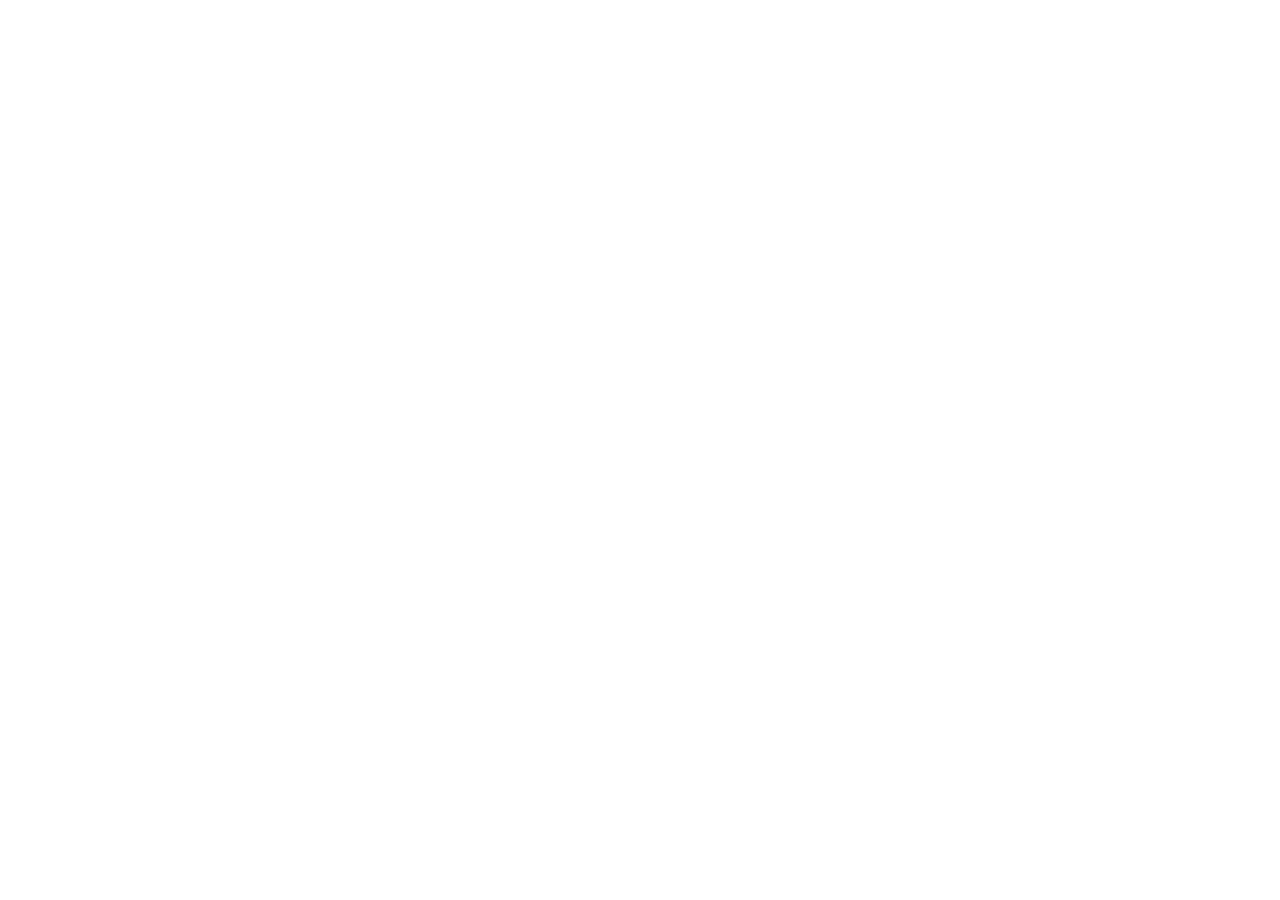
==== frontend-2-practice/index.html @ dd5604a0 "Initial commit" ====
<!DOCTYPE html>
<html lang="ru">
  <head>
    <meta charset="UTF-8" />
    <meta name="viewport" content="width=device-width, initial-scale=1.0" />
    <title>Выбор даты и времени</title>
    <link rel="stylesheet" href="styles.css" />
  </head>
  <body>
    <div class="page">
      <!-- Перенесите вашу верстку. Удалите статичные данные. Подключите скрипт -->
    </div>
  </body>
</html>
---- frontend-2-practice/styles.css ----
/* Стили страницы.
   Скопируйте с предудущей практики. */

* {
  margin: 0;
  padding: 0;
  box-sizing: border-box;
}

body {
  min-height: 100vh;
  font-family: sans-serif;
}
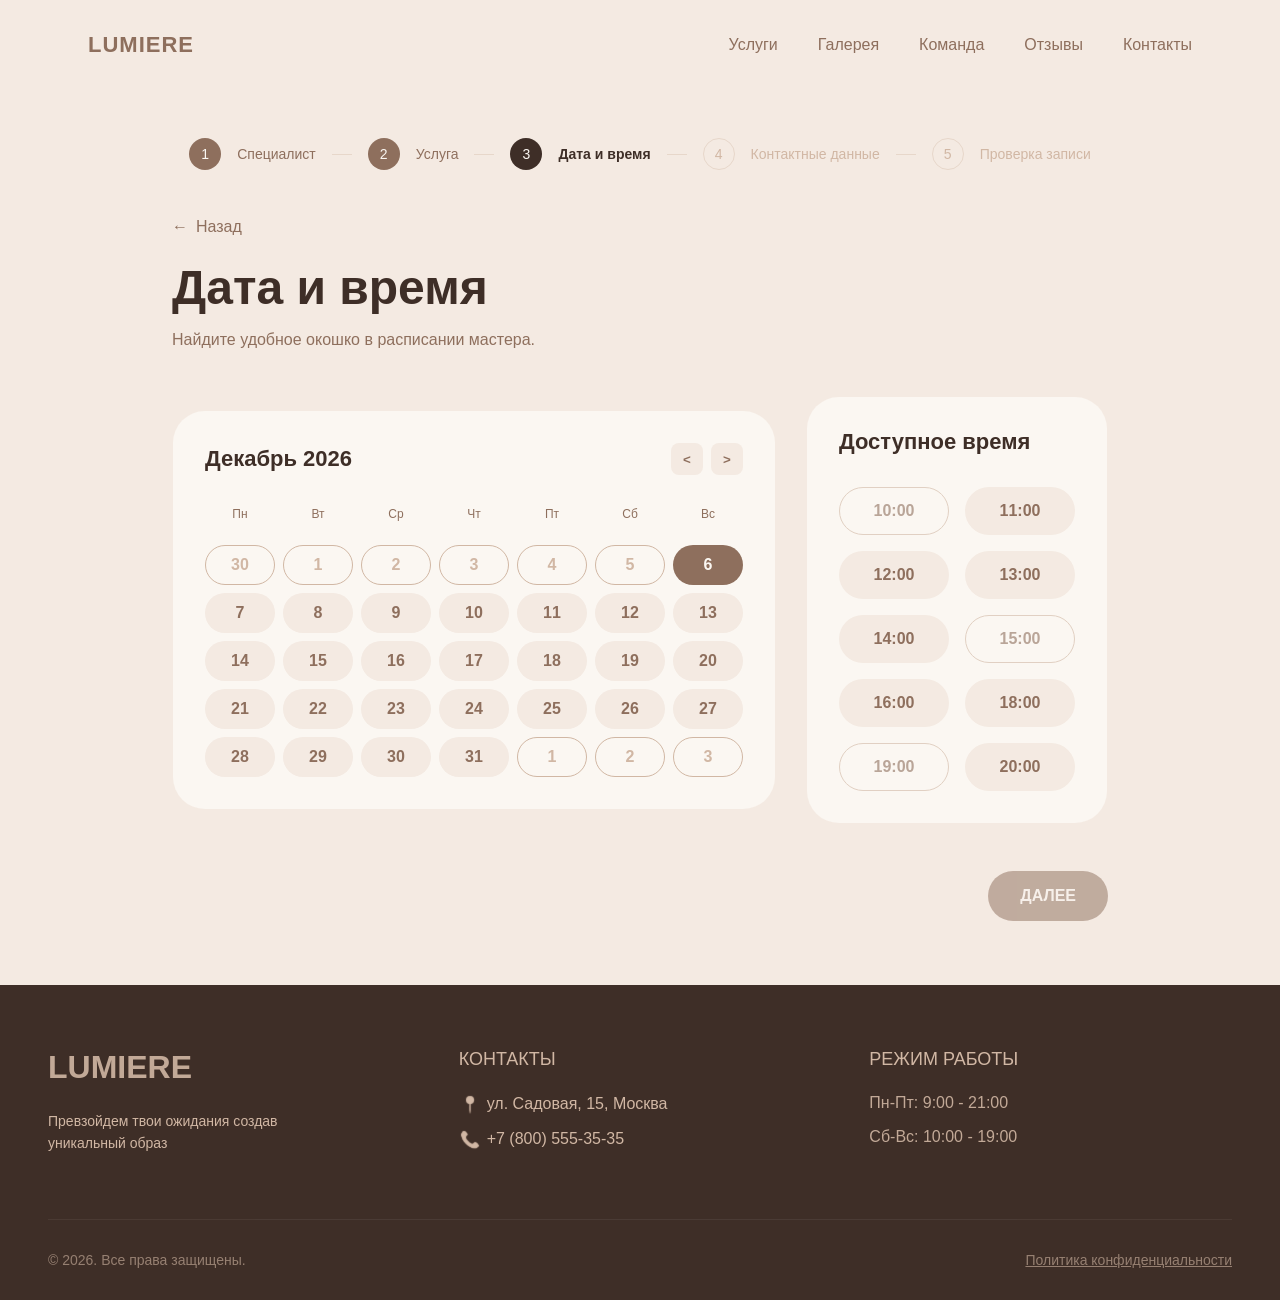
==== commit 7211ee7d: "Задание 2. JavaScript" ====
--- a/frontend-2-practice/index.html
+++ b/frontend-2-practice/index.html
@@ -1,14 +1,187 @@
 <!DOCTYPE html>
 <html lang="ru">
-  <head>
-    <meta charset="UTF-8" />
-    <meta name="viewport" content="width=device-width, initial-scale=1.0" />
-    <title>Выбор даты и времени</title>
-    <link rel="stylesheet" href="styles.css" />
-  </head>
-  <body>
-    <div class="page">
-      <!-- Перенесите вашу верстку. Удалите статичные данные. Подключите скрипт -->
+
+<head>
+  <meta charset="UTF-8" />
+  <meta name="viewport" content="width=device-width, initial-scale=1.0" />
+  <title>Выбор даты и времени</title>
+  <link rel="stylesheet" href="styles.css" />
+</head>
+
+<body>
+  <header class="header">
+    <div class="header__logo">LUMIERE</div>
+    <div class="header__nav">
+      <div class="header__nav-list">
+        <a href="#" class="header__nav-item">Услуги</a>
+        <a href="#" class="header__nav-item">Галерея</a>
+        <a href="#" class="header__nav-item">Команда</a>
+        <a href="#" class="header__nav-item">Отзывы</a>
+        <a href="#" class="header__nav-item">Контакты</a>
+      </div>
     </div>
-  </body>
+  </header>
+
+
+  <main class="booking">
+    <div class="stepper">
+      <div class="stepper__step stepper__step_complete">
+        <div class="stepper__circle">1</div>
+        <div class="stepper__label">Специалист</div>
+      </div>
+      <div class="stepper__step stepper__step_complete">
+        <div class="stepper__circle">2</div>
+        <div class="stepper__label">Услуга</div>
+      </div>
+      <div class="stepper__step stepper__step_active">
+        <div class="stepper__circle">3</div>
+        <div class="stepper__label">Дата и время</div>
+      </div>
+      <div class="stepper__step stepper__step_pending">
+        <div class="stepper__circle">4</div>
+        <div class="stepper__label">Контактные данные</div>
+      </div>
+      <div class="stepper__step stepper__step_pending">
+        <div class="stepper__circle">5</div>
+        <div class="stepper__label">Проверка записи</div>
+      </div>
+    </div>
+
+    <section class="form">
+      <div class="form-header">
+        <a href="#" class="form-header__back-link">
+          <span class="form-header__back-icon">←</span> Назад
+        </a>
+
+        <div class="form-header__content">
+          <h1 class="form-header__title">Дата и время</h1>
+          <p class="form-header__subtitle">Найдите удобное окошко в расписании мастера.</p>
+        </div>
+      </div>
+
+      <div class="form-booking">
+        <div class="calendar">
+          <div class="calendar__header">
+            <h2 class="calendar__title">Октябрь 2026</h2>
+            <div class="calendar__nav">
+              <button class="calendar__nav-btn" aria-label="Предыдущий месяц">&lt;</button>
+              <button class="calendar__nav-btn" aria-label="Следующий месяц">&gt;</button>
+            </div>
+          </div>
+
+          <div class="calendar__grid">
+            <div class="calendar__weekday">Пн</div>
+            <div class="calendar__weekday">Вт</div>
+            <div class="calendar__weekday">Ср</div>
+            <div class="calendar__weekday">Чт</div>
+            <div class="calendar__weekday">Пт</div>
+            <div class="calendar__weekday">Сб</div>
+            <div class="calendar__weekday">Вс</div>
+
+            <button class="calendar__day calendar__day_other-month">28</button>
+            <button class="calendar__day calendar__day_other-month">29</button>
+            <button class="calendar__day calendar__day_other-month">30</button>
+            <button class="calendar__day calendar__day_selected">1</button>
+            <button class="calendar__day">2</button>
+            <button class="calendar__day">3</button>
+            <button class="calendar__day">4</button>
+
+            <button class="calendar__day">5</button>
+            <button class="calendar__day">6</button>
+            <button class="calendar__day">7</button>
+            <button class="calendar__day">8</button>
+            <button class="calendar__day">9</button>
+            <button class="calendar__day">10</button>
+            <button class="calendar__day">11</button>
+
+            <button class="calendar__day">12</button>
+            <button class="calendar__day">13</button>
+            <button class="calendar__day">14</button>
+            <button class="calendar__day">15</button>
+            <button class="calendar__day">16</button>
+            <button class="calendar__day">17</button>
+            <button class="calendar__day">18</button>
+
+            <button class="calendar__day">19</button>
+            <button class="calendar__day">20</button>
+            <button class="calendar__day">21</button>
+            <button class="calendar__day">22</button>
+            <button class="calendar__day">23</button>
+            <button class="calendar__day">24</button>
+            <button class="calendar__day">25</button>
+
+            <button class="calendar__day">26</button>
+            <button class="calendar__day">27</button>
+            <button class="calendar__day">28</button>
+            <button class="calendar__day">29</button>
+            <button class="calendar__day">30</button>
+            <button class="calendar__day">31</button>
+            <button class="calendar__day calendar__day_other-month">1</button>
+          </div>
+        </div>
+
+        <div class="time-slots">
+          <h2 class="time-slots__title">Доступное время</h2>
+          <div class="time-slots__grid">
+            <button class="time-slots__slot time-slots__slot_busy">10:00</button>
+            <button class="time-slots__slot time-slots__slot_busy">11:00</button>
+            <button class="time-slots__slot time-slots__slot_busy">12:00</button>
+            <button class="time-slots__slot time-slots__slot_busy">13:00</button>
+
+            <button class="time-slots__slot time-slots__slot_selected">14:00</button>
+
+            <button class="time-slots__slot">15:00</button>
+            <button class="time-slots__slot">16:00</button>
+            <button class="time-slots__slot">18:00</button>
+            <button class="time-slots__slot">19:00</button>
+            <button class="time-slots__slot">20:00</button>
+          </div>
+        </div>
+
+      </div>
+
+      <div class="form__button">Далее</div>
+    </section>
+  </main>
+
+
+  <footer class="footer">
+    <div class="footer__top">
+      <div class="footer__column">
+        <span class="footer__logo">LUMIERE</span>
+        <p class="footer__slogan">Превзойдем твои ожидания создав уникальный образ</p>
+      </div>
+
+      <div class="footer__column">
+        <h3 class="footer__heading">КОНТАКТЫ</h3>
+        <address class="footer__address">
+          <div class="footer__contact-item">
+            <span class="footer__icon">📍</span>
+            <span>ул. Садовая, 15, Москва</span>
+          </div>
+          <div class="footer__contact-item">
+            <span class="footer__icon">📞</span>
+            <a href="tel:+78005553535" class="footer__link">+7 (800) 555-35-35</a>
+          </div>
+        </address>
+      </div>
+
+      <div class="footer__column">
+        <h3 class="footer__heading">РЕЖИМ РАБОТЫ</h3>
+        <ul class="footer__list">
+          <li class="footer__list-item">Пн-Пт: 9:00 - 21:00</li>
+          <li class="footer__list-item">Сб-Вс: 10:00 - 19:00</li>
+        </ul>
+      </div>
+    </div>
+
+    <div class="footer__bottom">
+      <p class="footer__copyright">© 2026. Все права защищены.</p>
+      <a href="#" class="footer__policy-link">Политика конфиденциальности</a>
+    </div>
+  </footer>
+
+  <script src="script.js"></script>
+</body>
+
 </html>
--- a/frontend-2-practice/styles.css
+++ b/frontend-2-practice/styles.css
@@ -1,13 +1,596 @@
-/* Стили страницы.
-   Скопируйте с предудущей практики. */
-
-* {
+/* Base styles */
+:root {
+  /*  Primitives  */
+
+  /* Spacing */
+  --spacing-1: 8px;
+  --spacing-2: 16px;
+  --spacing-3: 24px;
+  --spacing-4: 32px;
+  --spacing-5: 40px;
+  --spacing-6: 48px;
+  --spacing-7: 56px;
+  --spacing-8: 64px;
+  --spacing-9: 72px;
+  --spacing-10: 80px;
+  --spacing-11: 88px;
+  --spacing-12: 96px;
+  --spacing-13: 104px;
+
+  /* Radius */
+  --radius-sm: 4px;
+  --radius-md: 8px;
+  --radius-lg: 16px;
+  --radius-xl: 32px;
+  --radius-2xl: 128px;
+  --radius-3xl: 360px;
+
+  /* Font Sizes */
+  --font-size-xs: 12px;
+  --font-size-sm: 14px;
+  --font-size-md: 16px;
+  --font-size-lg: 18px;
+  --font-size-xl: 22px;
+  --font-size-2xl: 32px;
+  --font-size-3xl: 48px;
+
+  /* Font Weights */
+  --font-weight-regular: 400;
+  --font-weight-medium: 500;
+  --font-weight-bold: 700;
+
+  /* Font Family */
+  --font-family: 'Inter', sans-serif;
+
+  /* Colors */
+  --color-50: #FBF7F2;
+  --color-100: #F4EAE2;
+  --color-200: #E7D7CA;
+  --color-400: #D1B7A4;
+  --color-500: #B58F7A;
+  --color-600: #8E6F5D;
+  --color-800: #6B4F42;
+  --color-900: #3E2E27;
+
+
+
+
+  /* Tokens */
+
+  /* Surface */
+  --surface-primary: var(--color-50);
+  --surface-secondary: var(--color-100);
+  --surface-brand: var(--color-600);
+  --surface-invert: var(--color-900);
+
+  /* Status */
+  --status-current: var(--color-900);
+  --status-completed: var(--color-600);
+  --status-pending: var(--color-200);
+  --status-divider: var(--color-200);
+
+  /* Control */
+  --control-default: var(--color-100);
+  --control-primary: var(--surface-brand);
+  --control-selected: var(--color-600);
+  --control-disabled: var(--color-200);
+  --danger: #FAEBE6;
+
+  /* Text */
+  --text-primary: var(--color-900);
+  --text-secondary: var(--color-600);
+  --text-tertiary: var(--color-400);
+  --text-brand: var(--color-600);
+  --text-invert: var(--color-50);
+  --text-control-primary: var(--text-invert);
+  --text-control-default: var(--color-100);
+  --text-control-selected: var(--control-selected);
+  --text-control-disabled: var(--surface/control-disabled);
+
+  /* Border */
+  --border-primary: var(--color-200);
+  --border-success: #94C81A;
+  --border-warning: #FFB81C;
+  --border-danger: #CF4A1D;
+
+  /* Semantic Text */
+  --text-success: var(--border-success);
+  --text-warning: var(--border-warning);
+  --text-danger: var(--border-danger);
+
+  /* Semantic Spacing */
+  --spacing-none: 0;
+  --spacing-sm: var(--spacing-1);
+  --spacing-md: var(--spacing-2);
+  --spacing-lg: var(--spacing-3);
+  --spacing-xl: var(--spacing-6);
+  --spacing-2xl: var(--radius-3xl);
+
+  /* Semantic Radius */
+  --radius-minimal: var(--radius-sm);
+  --radius-rounded: var(--radius-md);
+  --radius-full: var(--radius-3xl);
+
+  /* Semantic Font */
+  --font-size-display: var(--font-size-2xl);
+  --font-size-heading: var(--font-size-xl);
+  --font-size-title: var(--font-size-lg);
+  --font-size-body: var(--font-size-md);
+  --font-size-body-sm: var(--font-size-sm);
+  --font-size-caption: var(--font-size-xs);
+}
+
+*,
+*::before,
+*::after {
   margin: 0;
   padding: 0;
   box-sizing: border-box;
 }
 
 body {
-  min-height: 100vh;
-  font-family: sans-serif;
-}
+  font-family: var(--font-family);
+  background-color: var(--surface-secondary);
+  color: var(--text-primary);
+  font-size: var(--font-size-body);
+}
+
+a {
+  text-decoration: none;
+  color: inherit;
+}
+
+ul {
+  list-style: none;
+}
+
+button {
+  font-family: inherit;
+  border: none;
+  background: none;
+  cursor: pointer;
+}
+
+/* Header */
+.header {
+  display: flex;
+  justify-content: space-between;
+  align-items: center;
+  padding: var(--spacing-4) var(--spacing-6);
+  max-width: 1200px;
+  margin: 0 auto;
+}
+
+.header__logo {
+  font-size: var(--font-size-xl);
+  font-weight: var(--font-weight-bold);
+  letter-spacing: 1px;
+  color: var(--text-brand);
+}
+
+.header__nav-list {
+  display: flex;
+  gap: var(--spacing-5);
+}
+
+.header__nav-item {
+  color: var(--text-secondary);
+  font-size: var(--font-size-md);
+  transition: color 0.2s ease;
+  cursor: pointer;
+}
+
+.header__nav-item:hover {
+  color: var(--text-primary);
+}
+
+/* Stepper */
+.stepper {
+  display: flex;
+  flex-wrap: wrap;
+  justify-content: center;
+  align-items: center;
+  gap: var(--spacing-2);
+  padding: var(--spacing-6) 0;
+  margin: 0 auto;
+}
+
+.stepper__step {
+  display: flex;
+  align-items: center;
+  gap: var(--spacing-2);
+  position: relative;
+}
+
+/* Connector lines between steps */
+.stepper__step:not(:last-child)::after {
+  content: '';
+  display: block;
+  width: 20px;
+  height: 1px;
+  background-color: var(--status-divider);
+}
+
+.stepper__circle {
+  width: 32px;
+  height: 32px;
+  border-radius: var(--radius-full);
+  display: flex;
+  align-items: center;
+  justify-content: center;
+  font-size: var(--font-size-sm);
+  background-color: var(--status-pending);
+  color: var(--text-tertiary);
+  transition: all 0.3s ease;
+}
+
+.stepper__label {
+  font-size: var(--font-size-sm);
+  color: var(--text-tertiary);
+  white-space: nowrap;
+}
+
+.stepper__step_complete .stepper__circle {
+  background-color: var(--status-completed);
+  color: var(--text-invert);
+}
+
+.stepper__step_complete .stepper__label {
+  color: var(--text-secondary);
+}
+
+.stepper__step_active .stepper__circle {
+  background-color: var(--status-current);
+  color: var(--text-invert);
+}
+
+.stepper__step_active .stepper__label {
+  color: var(--text-primary);
+  font-weight: var(--font-weight-bold);
+}
+
+.stepper__step_pending .stepper__circle {
+  background-color: transparent;
+  border: 1px solid var(--border-primary);
+  color: var(--text-tertiary);
+}
+
+/* Main */
+.booking {
+  max-width: 1000px;
+  margin: 0 auto;
+  padding: 0 var(--spacing-4);
+}
+
+.form-header {
+  margin-bottom: var(--spacing-6);
+}
+
+.form-header__back-link {
+  display: inline-flex;
+  align-items: center;
+  gap: var(--spacing-1);
+  color: var(--text-secondary);
+  font-size: var(--font-size-md);
+  margin-bottom: var(--spacing-3);
+  transition: color 0.2s ease;
+  cursor: pointer;
+}
+
+.form-header__back-link:hover {
+  color: var(--text-primary);
+}
+
+.form-header__title {
+  font-size: var(--font-size-3xl);
+  font-weight: var(--font-weight-bold);
+  color: var(--text-primary);
+  margin-bottom: var(--spacing-2);
+}
+
+.form-header__subtitle {
+  font-size: var(--font-size-md);
+  color: var(--text-secondary);
+}
+
+.form-booking {
+  display: flex;
+  flex-wrap: wrap;
+  justify-content: center;
+  align-items: center;
+  gap: var(--spacing-4);
+  margin-bottom: var(--spacing-6);
+}
+
+/* Calender */
+.calendar {
+  background: var(--surface-primary);
+  border-radius: var(--radius-xl);
+  padding: var(--spacing-4);
+}
+
+.calendar__header {
+  display: flex;
+  justify-content: space-between;
+  align-items: center;
+  margin-bottom: var(--spacing-4);
+}
+
+.calendar__title {
+  font-size: var(--font-size-xl);
+  font-weight: var(--font-weight-bold);
+  color: var(--text-primary);
+}
+
+.calendar__nav {
+  display: flex;
+  gap: var(--spacing-1);
+}
+
+.calendar__nav-btn {
+  width: 32px;
+  height: 32px;
+  font-weight: var(--font-weight-bold);
+  border-radius: var(--radius-md);
+  background: var(--control-default);
+  color: var(--text-secondary);
+  display: flex;
+  align-items: center;
+  justify-content: center;
+  transition: all 0.2s ease;
+}
+
+.calendar__nav-btn:hover {
+  background: var(--surface-brand);
+  color: var(--text-control-selected);
+}
+
+.calendar__grid {
+  display: grid;
+  grid-template-columns: repeat(7, 1fr);
+  gap: var(--spacing-1);
+}
+
+.calendar__weekday {
+  text-align: center;
+  font-size: var(--font-size-xs);
+  color: var(--text-secondary);
+  font-weight: var(--font-weight-medium);
+  padding-bottom: var(--spacing-2);
+}
+
+.calendar__day {
+  /* aspect-ratio: 2/1; */
+  width: 70px;
+  height: 40px;
+  border-radius: var(--radius-full);
+  display: flex;
+  align-items: center;
+  justify-content: center;
+  font-size: var(--font-size-md);
+  color: var(--text-brand);
+  font-weight: var(--font-weight-bold);
+  background-color: var(--text-control-default);
+  border: 1px solid transparent;
+  transition: all 0.2s ease;
+}
+
+.calendar__day:hover:not(.calendar__day_other-month):not(.calendar__day_disabled) {
+  opacity: 0.6;
+}
+
+.calendar__day_other-month,
+.calendar__day_disabled {
+  background-color: transparent;
+  color: var(--text-tertiary);
+  border: 1px solid var(--text-tertiary);
+  cursor: default;
+}
+
+.calendar__day_selected {
+  background: var(--control-selected);
+  color: var(--text-invert);
+  font-weight: var(--font-weight-bold);
+}
+
+.calendar__day_selected:hover {
+  background: var(--color-800);
+}
+
+/* Time slot */
+.time-slots {
+  background-color: var(--surface-primary);
+  border-radius: var(--radius-xl);
+  padding: var(--spacing-4);
+  min-width: 300px;
+}
+
+.time-slots__title {
+  font-size: var(--font-size-xl);
+  font-weight: var(--font-weight-bold);
+  margin-bottom: var(--spacing-4);
+  color: var(--text-primary);
+}
+
+.time-slots__grid {
+  display: grid;
+  grid-template-columns: repeat(2, 1fr);
+  gap: var(--spacing-2);
+}
+
+.time-slots__slot {
+  height: 48px;
+  border-radius: var(--radius-full);
+  font-size: var(--font-size-md);
+  font-weight: var(--font-weight-medium);
+  transition: all 0.2s ease;
+
+  background: var(--surface-secondary);
+  color: var(--text-brand);
+  font-weight: var(--font-weight-bold);
+}
+
+.time-slots__slot:hover:not(:disabled):not(.time-slots__slot_busy) {
+  opacity: 0.6;
+}
+
+.time-slots__slot_selected {
+  background: var(--control-selected);
+  color: var(--text-invert);
+}
+
+.time-slots__slot_selected:hover {
+  background: var(--color-800);
+  border-color: var(--color-800);
+}
+
+.time-slots__slot_busy {
+  background: transparent;
+  border: 1px solid var(--text-tertiary);
+  cursor: not-allowed;
+  opacity: 0.6;
+}
+
+.form__button {
+  display: block;
+  width: fit-content;
+  margin-left: auto;
+  padding: var(--spacing-2) var(--spacing-4);
+  background: var(--control-primary);
+  color: var(--text-control-primary);
+  font-size: var(--font-size-md);
+  font-weight: var(--font-weight-bold);
+  border-radius: var(--radius-full);
+  text-transform: uppercase;
+  transition: all 0.2s ease;
+  cursor: pointer;
+}
+
+.form__button:hover {
+  opacity: 0.6;
+}
+
+/* Footer */
+.footer {
+  background: var(--surface-invert);
+  color: var(--text-tertiary);
+  padding: var(--spacing-8) var(--spacing-6) var(--spacing-4);
+  margin-top: var(--spacing-8);
+}
+
+.footer__top {
+  display: flex;
+  justify-content: space-between;
+  gap: var(--spacing-6);
+  max-width: 1200px;
+  margin: 0 auto var(--spacing-8);
+  flex-wrap: wrap;
+}
+
+.footer__column {
+  flex: 1;
+  min-width: 200px;
+}
+
+.footer__logo {
+  font-size: var(--font-size-2xl);
+  font-weight: var(--font-weight-bold);
+  display: block;
+  margin-bottom: var(--spacing-3);
+  opacity: 0.9;
+}
+
+.footer__slogan {
+  font-size: var(--font-size-sm);
+  max-width: 250px;
+  line-height: 1.6;
+}
+
+.footer__heading {
+  font-size: var(--font-size-lg);
+  margin-bottom: var(--spacing-3);
+  font-weight: var(--font-weight-medium);
+  text-transform: uppercase;
+}
+
+.footer__icon {
+  color: transparent;
+  text-shadow: 1px 1px 1px var(--text-tertiary);
+}
+
+.footer__address {
+  font-style: normal;
+  display: flex;
+  flex-direction: column;
+  gap: var(--spacing-2);
+}
+
+.footer__contact-item {
+  display: flex;
+  align-items: center;
+  gap: var(--spacing-1);
+  font-size: var(--font-size-md);
+}
+
+.footer__link {
+  transition: opacity 0.2s;
+}
+
+.footer__link:hover {
+  opacity: 0.6;
+  text-decoration: underline;
+}
+
+.footer__list {
+  display: flex;
+  flex-direction: column;
+  gap: var(--spacing-2);
+}
+
+.footer__list-item {
+  font-size: var(--font-size-md);
+  opacity: 0.9;
+}
+
+.footer__bottom {
+  max-width: 1200px;
+  margin: 0 auto;
+  padding-top: var(--spacing-4);
+  border-top: 1px solid rgba(251, 247, 242, 0.1);
+  display: flex;
+  justify-content: space-between;
+  align-items: center;
+  font-size: var(--font-size-sm);
+  opacity: 0.6;
+
+  flex-wrap: wrap;
+}
+
+.footer__policy-link {
+  transition: opacity 0.2s;
+  text-decoration: underline;
+}
+
+.footer__policy-link:hover {
+  opacity: 0.6;
+}
+
+@media (max-width: 1000px) {
+  .header {
+    flex-direction: column;
+    gap: var(--spacing-2);
+  }
+
+  .time-slots {
+    min-width: 450px;
+  }
+}
+
+
+
+
+/* Generic */
+.disabled {
+  opacity: 0.5;
+  pointer-events: none;
+}
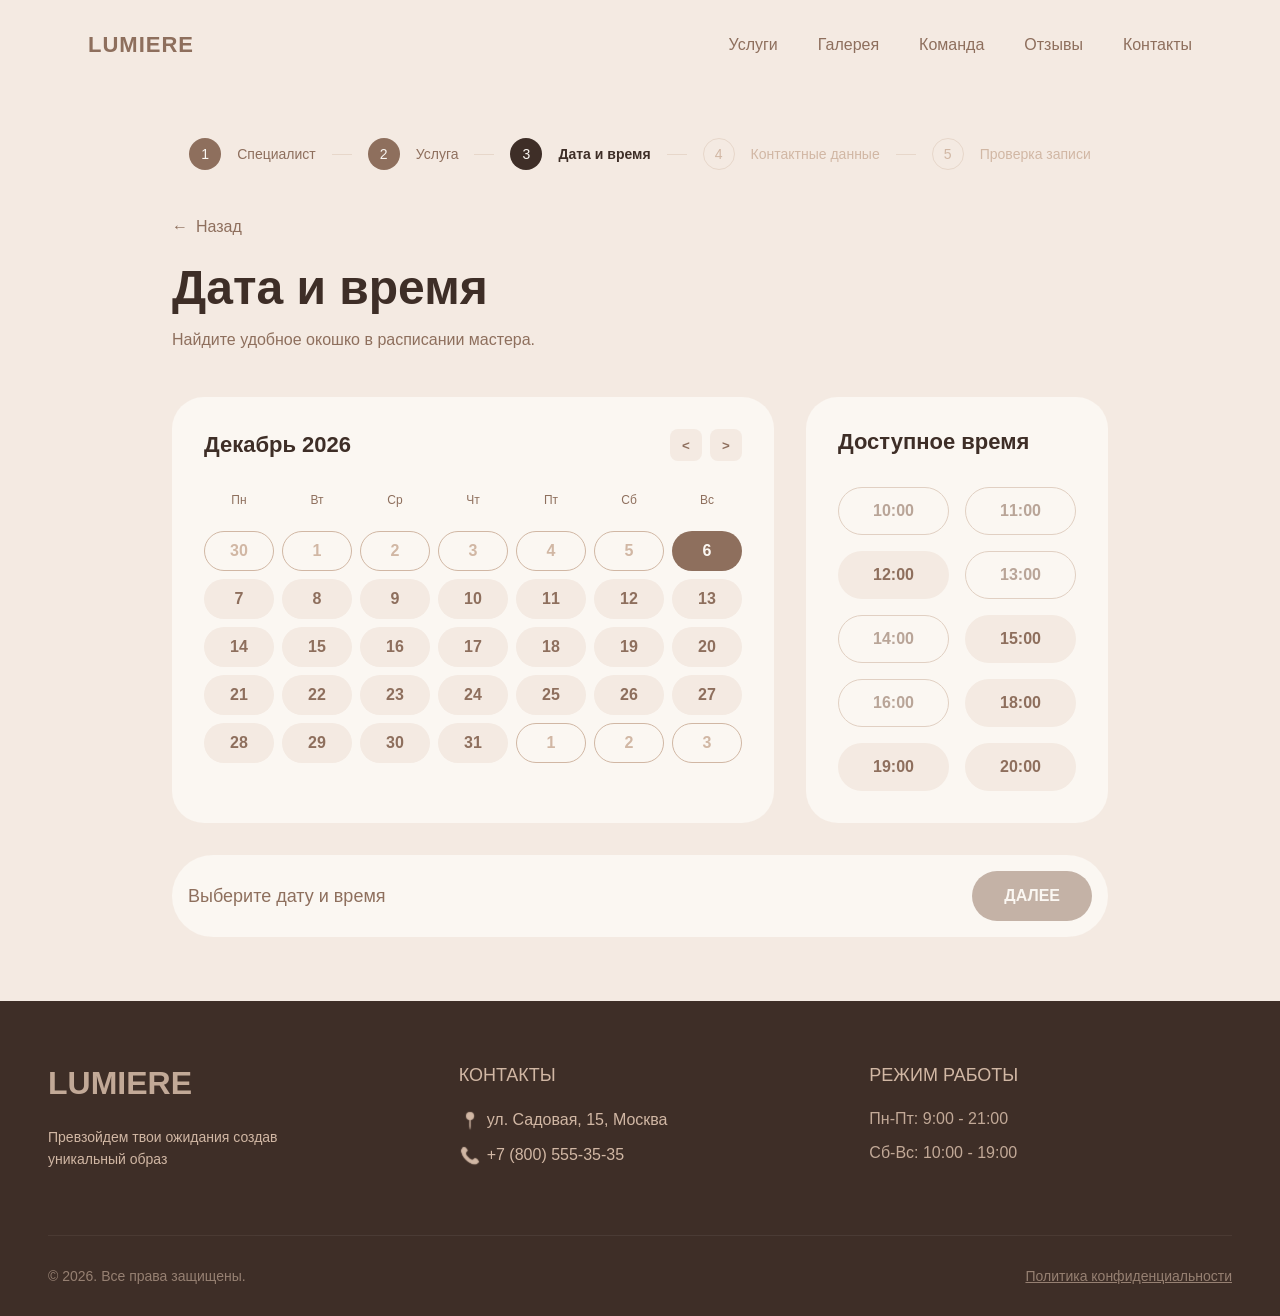
==== commit 815e3705: "Fix Задание 2. JavaScript" ====
--- a/frontend-2-practice/index.html
+++ b/frontend-2-practice/index.html
@@ -138,9 +138,11 @@
           </div>
         </div>
 
+        <div class="form-booking__footer">
+          <span class="form-booking__summary">Выберите дату и время</span>
+          <button type="button" class="form__button" disabled>Далее</button>
+        </div>
       </div>
-
-      <div class="form__button">Далее</div>
     </section>
   </main>
 
--- a/frontend-2-practice/styles.css
+++ b/frontend-2-practice/styles.css
@@ -294,12 +294,9 @@
 }
 
 .form-booking {
-  display: flex;
-  flex-wrap: wrap;
-  justify-content: center;
-  align-items: center;
+  display: grid;
+  grid-template-columns: 1fr 2fr;
   gap: var(--spacing-4);
-  margin-bottom: var(--spacing-6);
 }
 
 /* Calender */
@@ -470,6 +467,26 @@
   opacity: 0.6;
 }
 
+
+/* Booking summary */
+.form-booking__footer {
+  grid-column: span 2;
+  padding: var(--spacing-2);
+  background-color: var(--surface-primary);
+  border-radius: var(--radius-full);
+  font-size: var(--font-size-lg);
+  color: var(--text-secondary);
+  display: flex;
+  align-items: center;
+}
+
+.form__button:disabled {
+  opacity: 0.5;
+  cursor: not-allowed;
+  pointer-events: none;
+}
+
+
 /* Footer */
 .footer {
   background: var(--surface-invert);
